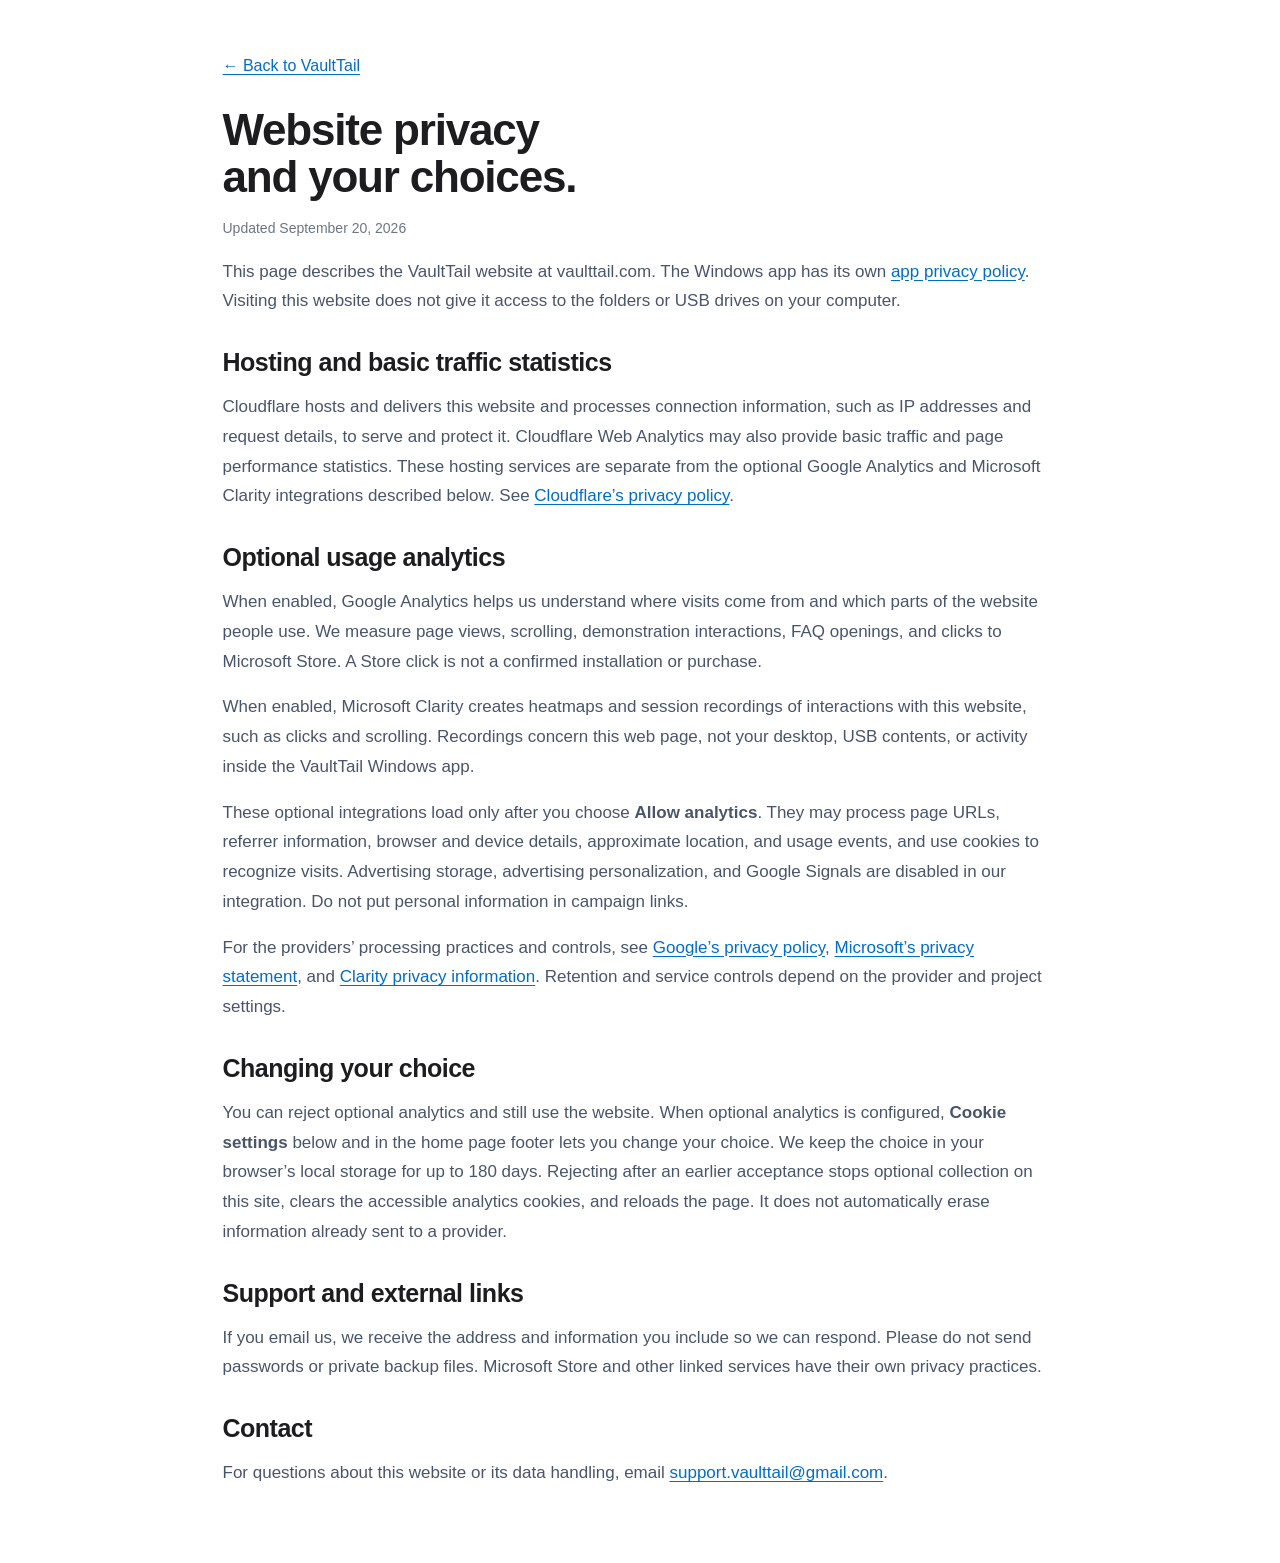
==== website-privacy/index.html @ e0e76963 "Добавлена аналитика и расширено FAQ" ====
<!doctype html>
<html lang="en">
<head>
  <meta charset="utf-8"><meta name="viewport" content="width=device-width, initial-scale=1">
  <title>Website Privacy &amp; Analytics | VaultTail</title>
  <meta name="description" content="How VaultTail's website handles optional analytics, session recordings, cookie choices, and support messages.">
  <link rel="canonical" href="https://vaulttail.com/website-privacy/">
  <meta name="robots" content="index, follow">
  <link rel="icon" href="/favicon.ico"><link rel="stylesheet" href="/assets/site.css">
  <script defer src="/analytics-config.js"></script><script defer src="/assets/analytics.js"></script>
</head>
<body>
<main class="privacy-page container">
  <a class="back-link" href="/">← Back to VaultTail</a>
  <h1>Website privacy<br />and your choices.</h1>
  <p class="updated">Updated September 20, 2026</p>
  <p>This page describes the VaultTail website at vaulttail.com. The Windows app has its own <a href="https://tsl-dvlpr.github.io/vaulttail-legal/legal/v1.0.0/en/privacy/">app privacy policy</a>. Visiting this website does not give it access to the folders or USB drives on your computer.</p>
  <h2>Hosting and basic traffic statistics</h2>
  <p>Cloudflare hosts and delivers this website and processes connection information, such as IP addresses and request details, to serve and protect it. Cloudflare Web Analytics may also provide basic traffic and page performance statistics. These hosting services are separate from the optional Google Analytics and Microsoft Clarity integrations described below. See <a href="https://www.cloudflare.com/privacypolicy/">Cloudflare’s privacy policy</a>.</p>
  <h2>Optional usage analytics</h2>
  <p>When enabled, Google Analytics helps us understand where visits come from and which parts of the website people use. We measure page views, scrolling, demonstration interactions, FAQ openings, and clicks to Microsoft Store. A Store click is not a confirmed installation or purchase.</p>
  <p>When enabled, Microsoft Clarity creates heatmaps and session recordings of interactions with this website, such as clicks and scrolling. Recordings concern this web page, not your desktop, USB contents, or activity inside the VaultTail Windows app.</p>
  <p>These optional integrations load only after you choose <strong>Allow analytics</strong>. They may process page URLs, referrer information, browser and device details, approximate location, and usage events, and use cookies to recognize visits. Advertising storage, advertising personalization, and Google Signals are disabled in our integration. Do not put personal information in campaign links.</p>
  <p>For the providers’ processing practices and controls, see <a href="https://policies.google.com/privacy">Google’s privacy policy</a>, <a href="https://www.microsoft.com/privacy/privacystatement">Microsoft’s privacy statement</a>, and <a href="https://learn.microsoft.com/en-us/clarity/faq#privacy">Clarity privacy information</a>. Retention and service controls depend on the provider and project settings.</p>
  <h2>Changing your choice</h2>
  <p>You can reject optional analytics and still use the website. When optional analytics is configured, <strong>Cookie settings</strong> below and in the home page footer lets you change your choice. We keep the choice in your browser’s local storage for up to 180 days. Rejecting after an earlier acceptance stops optional collection on this site, clears the accessible analytics cookies, and reloads the page. It does not automatically erase information already sent to a provider.</p>
  <p><button type="button" class="store-button" data-cookie-settings>Cookie settings</button></p>
  <h2>Support and external links</h2>
  <p>If you email us, we receive the address and information you include so we can respond. Please do not send passwords or private backup files. Microsoft Store and other linked services have their own privacy practices.</p>
  <h2>Contact</h2>
  <p>For questions about this website or its data handling, email <a href="mailto:support.vaulttail@gmail.com">support.vaulttail@gmail.com</a>.</p>
</main>
</body></html>
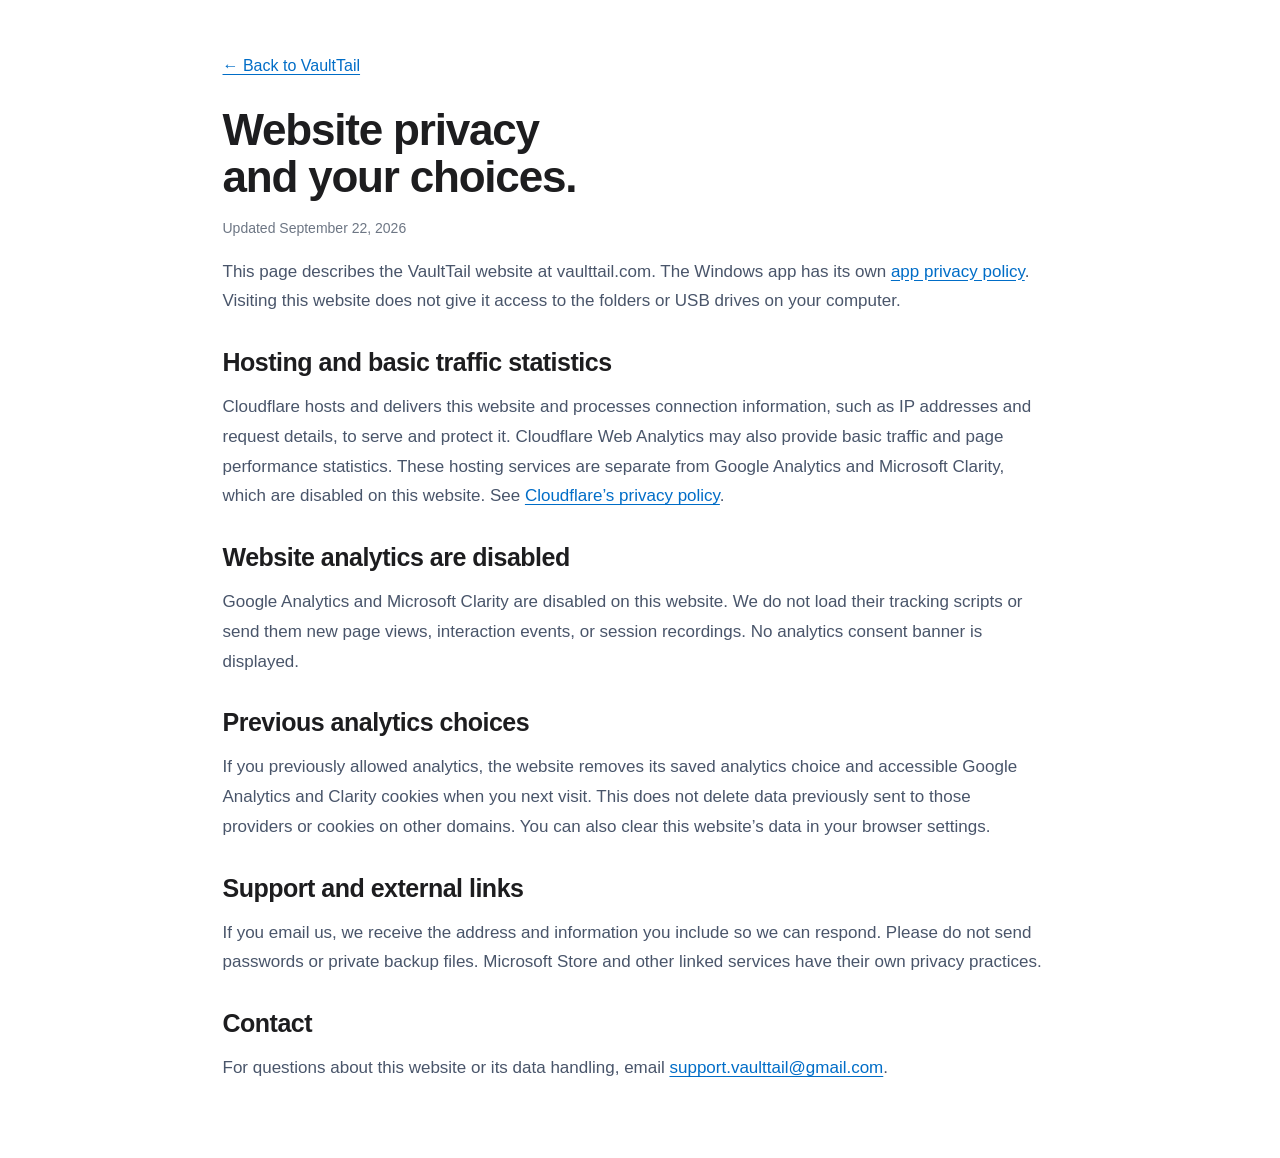
==== commit d40db354: "Update website privacy notice after disabling optional analytics" ====
--- a/website-privacy/index.html
+++ b/website-privacy/index.html
@@ -3,7 +3,7 @@
 <head>
   <meta charset="utf-8"><meta name="viewport" content="width=device-width, initial-scale=1">
   <title>Website Privacy &amp; Analytics | VaultTail</title>
-  <meta name="description" content="How VaultTail's website handles optional analytics, session recordings, cookie choices, and support messages.">
+  <meta name="description" content="How VaultTail's website handles hosting information and support messages. Google Analytics and Microsoft Clarity are disabled.">
   <link rel="canonical" href="https://vaulttail.com/website-privacy/">
   <meta name="robots" content="index, follow">
   <link rel="icon" href="/favicon.ico"><link rel="stylesheet" href="/assets/site.css">
@@ -13,18 +13,14 @@
 <main class="privacy-page container">
   <a class="back-link" href="/">← Back to VaultTail</a>
   <h1>Website privacy<br />and your choices.</h1>
-  <p class="updated">Updated September 20, 2026</p>
+  <p class="updated">Updated September 22, 2026</p>
   <p>This page describes the VaultTail website at vaulttail.com. The Windows app has its own <a href="https://tsl-dvlpr.github.io/vaulttail-legal/legal/v1.0.0/en/privacy/">app privacy policy</a>. Visiting this website does not give it access to the folders or USB drives on your computer.</p>
   <h2>Hosting and basic traffic statistics</h2>
-  <p>Cloudflare hosts and delivers this website and processes connection information, such as IP addresses and request details, to serve and protect it. Cloudflare Web Analytics may also provide basic traffic and page performance statistics. These hosting services are separate from the optional Google Analytics and Microsoft Clarity integrations described below. See <a href="https://www.cloudflare.com/privacypolicy/">Cloudflare’s privacy policy</a>.</p>
-  <h2>Optional usage analytics</h2>
-  <p>When enabled, Google Analytics helps us understand where visits come from and which parts of the website people use. We measure page views, scrolling, demonstration interactions, FAQ openings, and clicks to Microsoft Store. A Store click is not a confirmed installation or purchase.</p>
-  <p>When enabled, Microsoft Clarity creates heatmaps and session recordings of interactions with this website, such as clicks and scrolling. Recordings concern this web page, not your desktop, USB contents, or activity inside the VaultTail Windows app.</p>
-  <p>These optional integrations load only after you choose <strong>Allow analytics</strong>. They may process page URLs, referrer information, browser and device details, approximate location, and usage events, and use cookies to recognize visits. Advertising storage, advertising personalization, and Google Signals are disabled in our integration. Do not put personal information in campaign links.</p>
-  <p>For the providers’ processing practices and controls, see <a href="https://policies.google.com/privacy">Google’s privacy policy</a>, <a href="https://www.microsoft.com/privacy/privacystatement">Microsoft’s privacy statement</a>, and <a href="https://learn.microsoft.com/en-us/clarity/faq#privacy">Clarity privacy information</a>. Retention and service controls depend on the provider and project settings.</p>
-  <h2>Changing your choice</h2>
-  <p>You can reject optional analytics and still use the website. When optional analytics is configured, <strong>Cookie settings</strong> below and in the home page footer lets you change your choice. We keep the choice in your browser’s local storage for up to 180 days. Rejecting after an earlier acceptance stops optional collection on this site, clears the accessible analytics cookies, and reloads the page. It does not automatically erase information already sent to a provider.</p>
-  <p><button type="button" class="store-button" data-cookie-settings>Cookie settings</button></p>
+  <p>Cloudflare hosts and delivers this website and processes connection information, such as IP addresses and request details, to serve and protect it. Cloudflare Web Analytics may also provide basic traffic and page performance statistics. These hosting services are separate from Google Analytics and Microsoft Clarity, which are disabled on this website. See <a href="https://www.cloudflare.com/privacypolicy/">Cloudflare’s privacy policy</a>.</p>
+  <h2>Website analytics are disabled</h2>
+  <p>Google Analytics and Microsoft Clarity are disabled on this website. We do not load their tracking scripts or send them new page views, interaction events, or session recordings. No analytics consent banner is displayed.</p>
+  <h2>Previous analytics choices</h2>
+  <p>If you previously allowed analytics, the website removes its saved analytics choice and accessible Google Analytics and Clarity cookies when you next visit. This does not delete data previously sent to those providers or cookies on other domains. You can also clear this website’s data in your browser settings.</p>
   <h2>Support and external links</h2>
   <p>If you email us, we receive the address and information you include so we can respond. Please do not send passwords or private backup files. Microsoft Store and other linked services have their own privacy practices.</p>
   <h2>Contact</h2>
